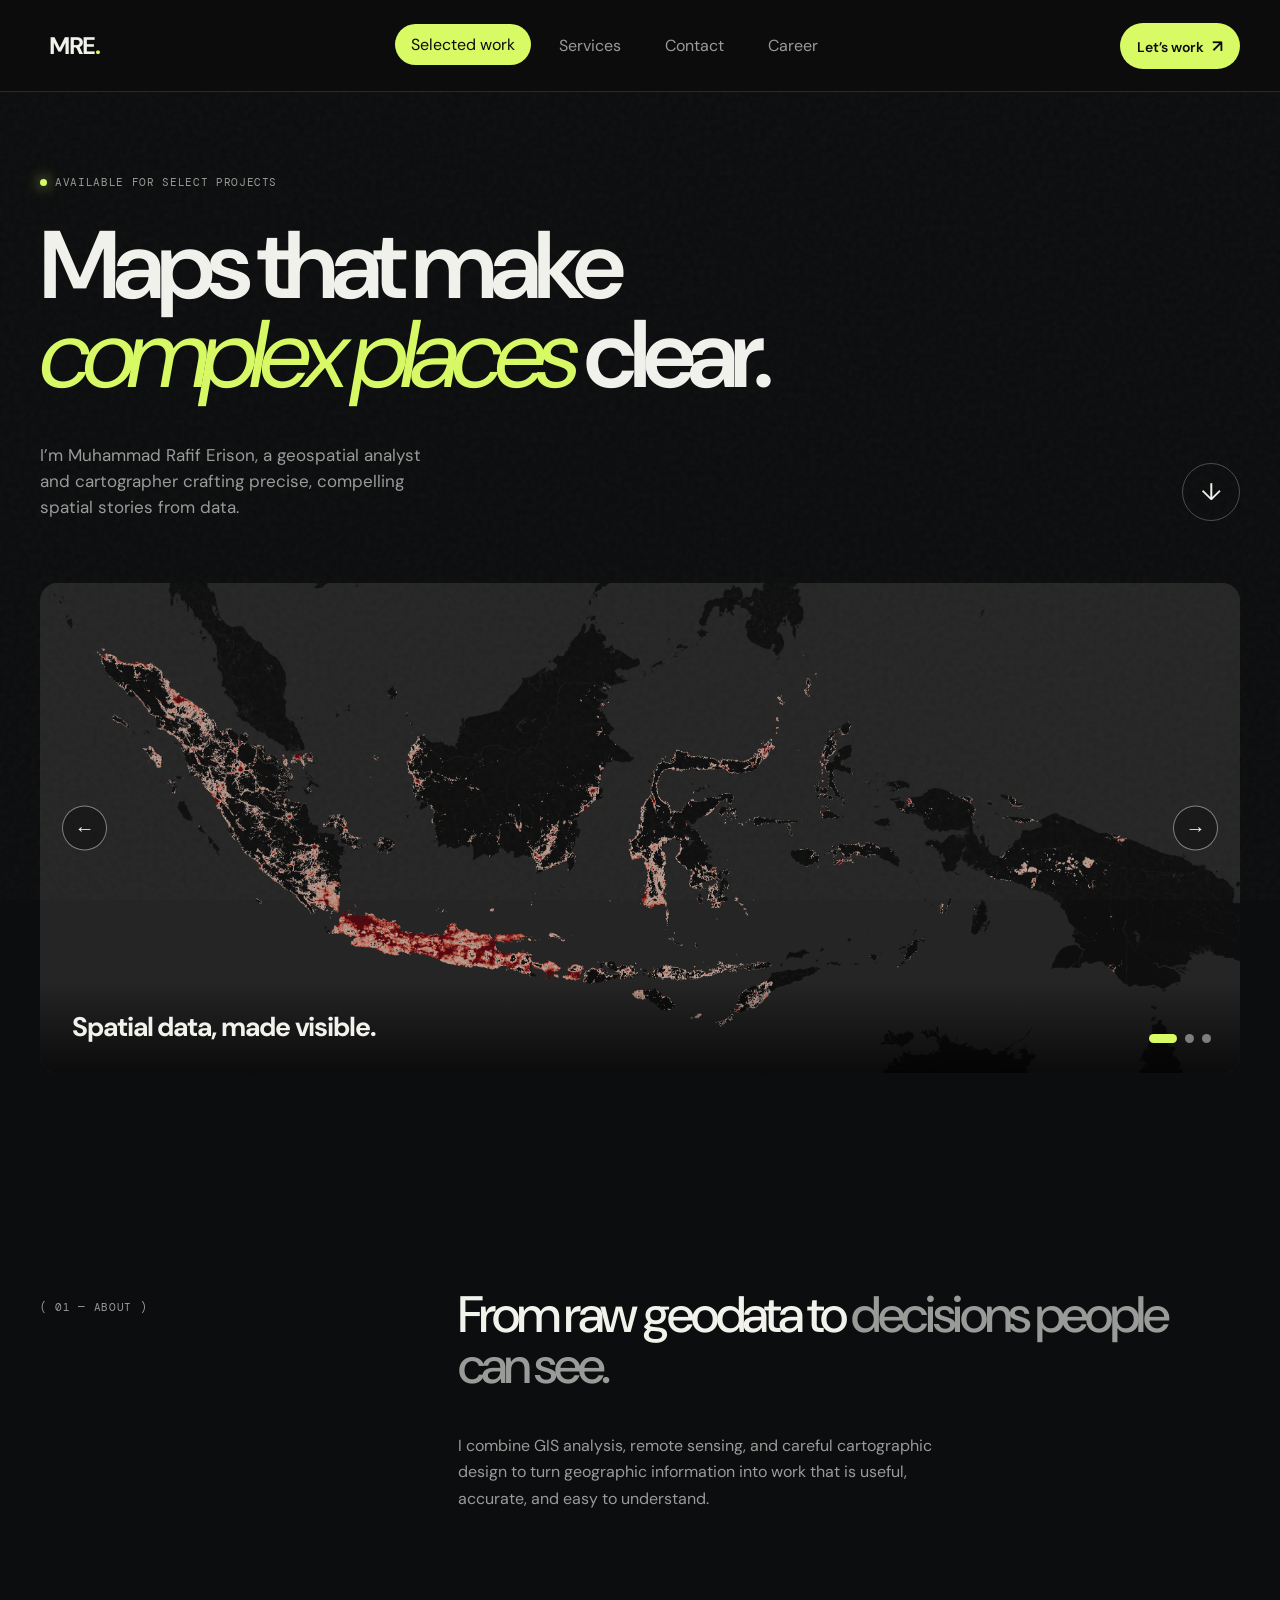
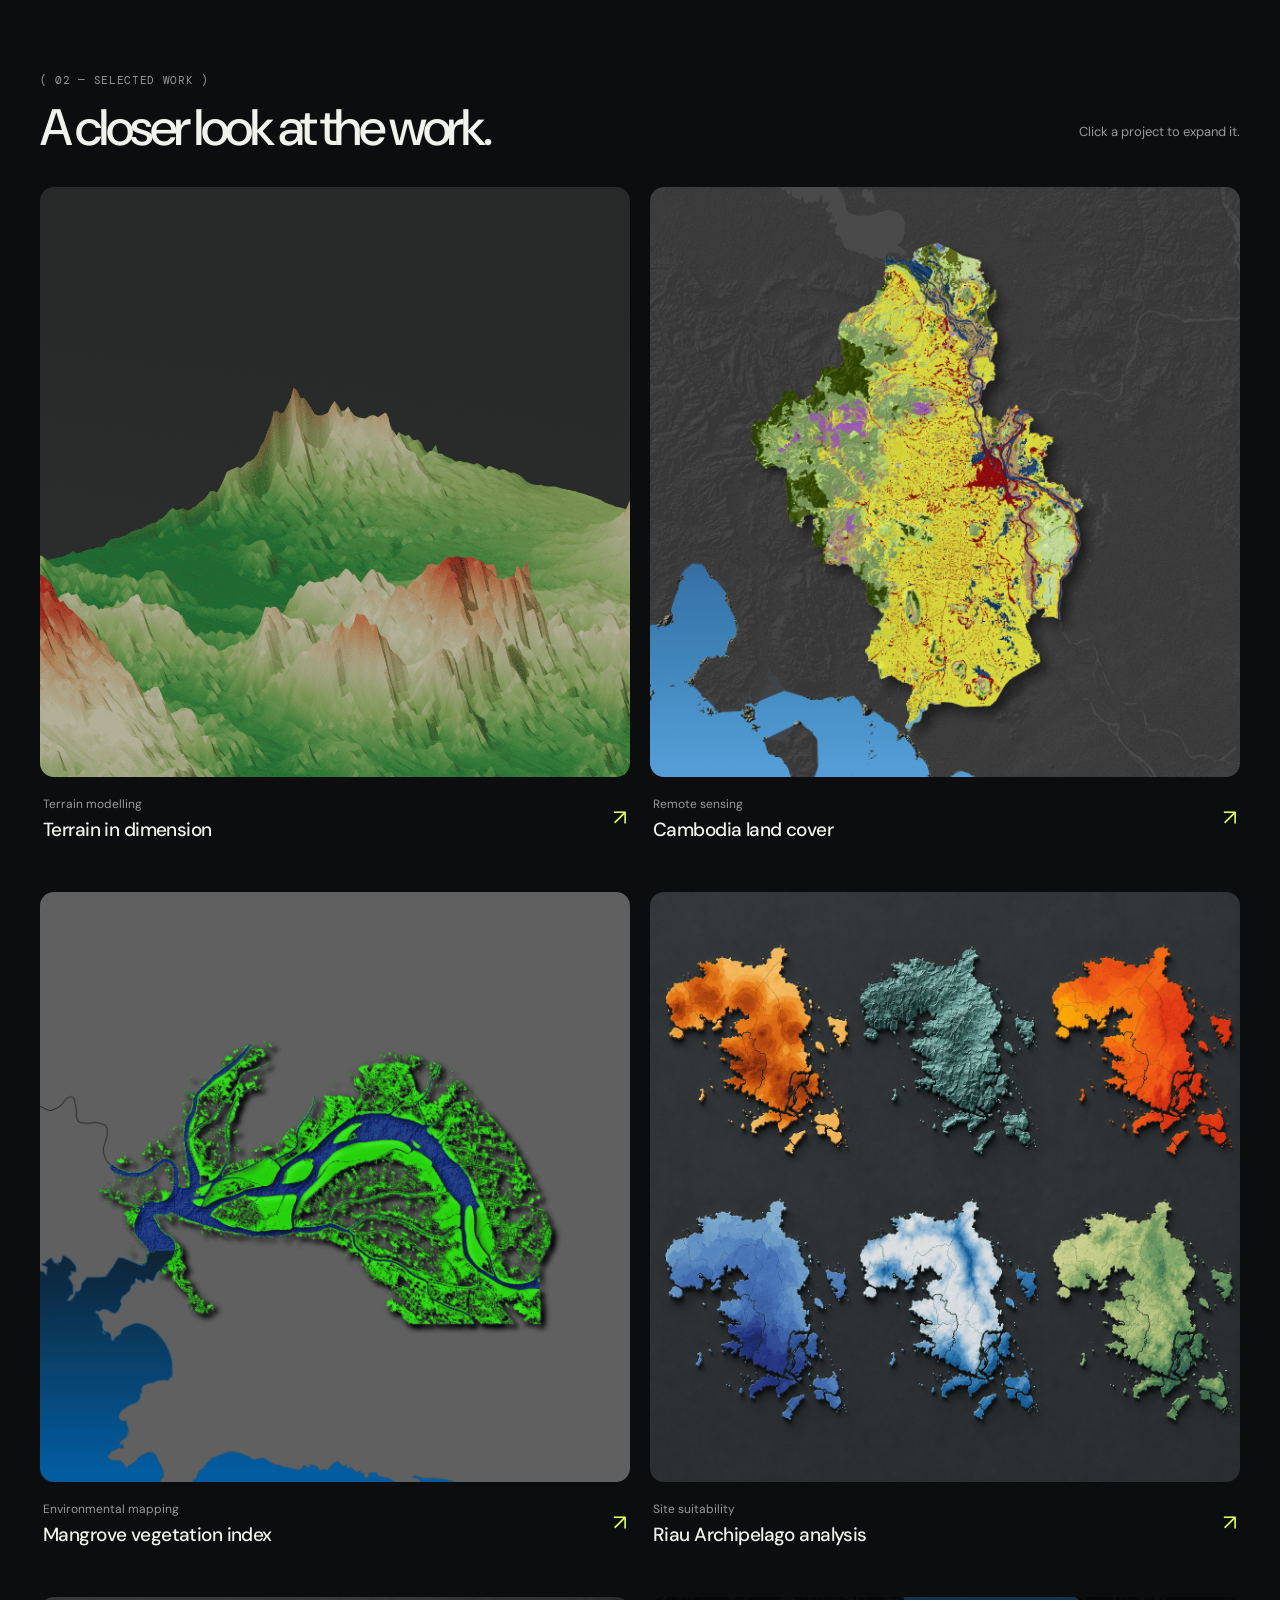
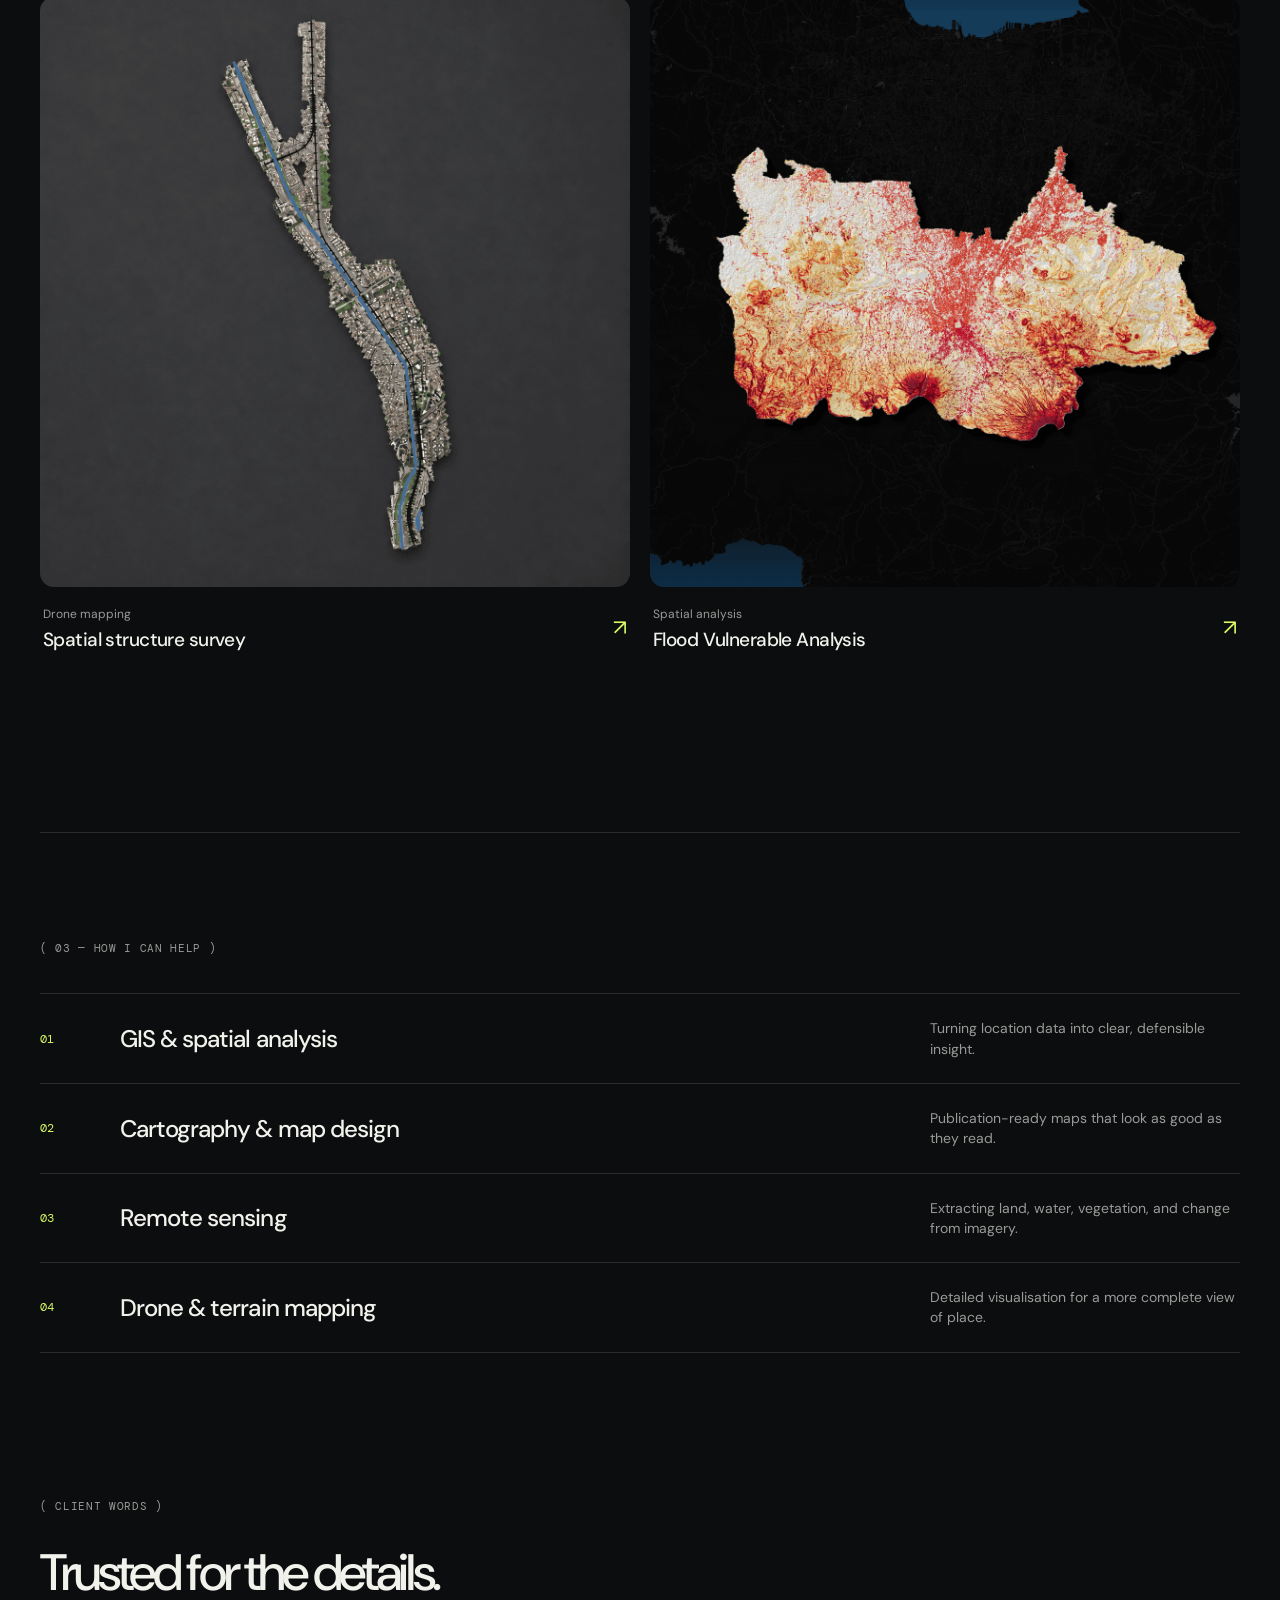
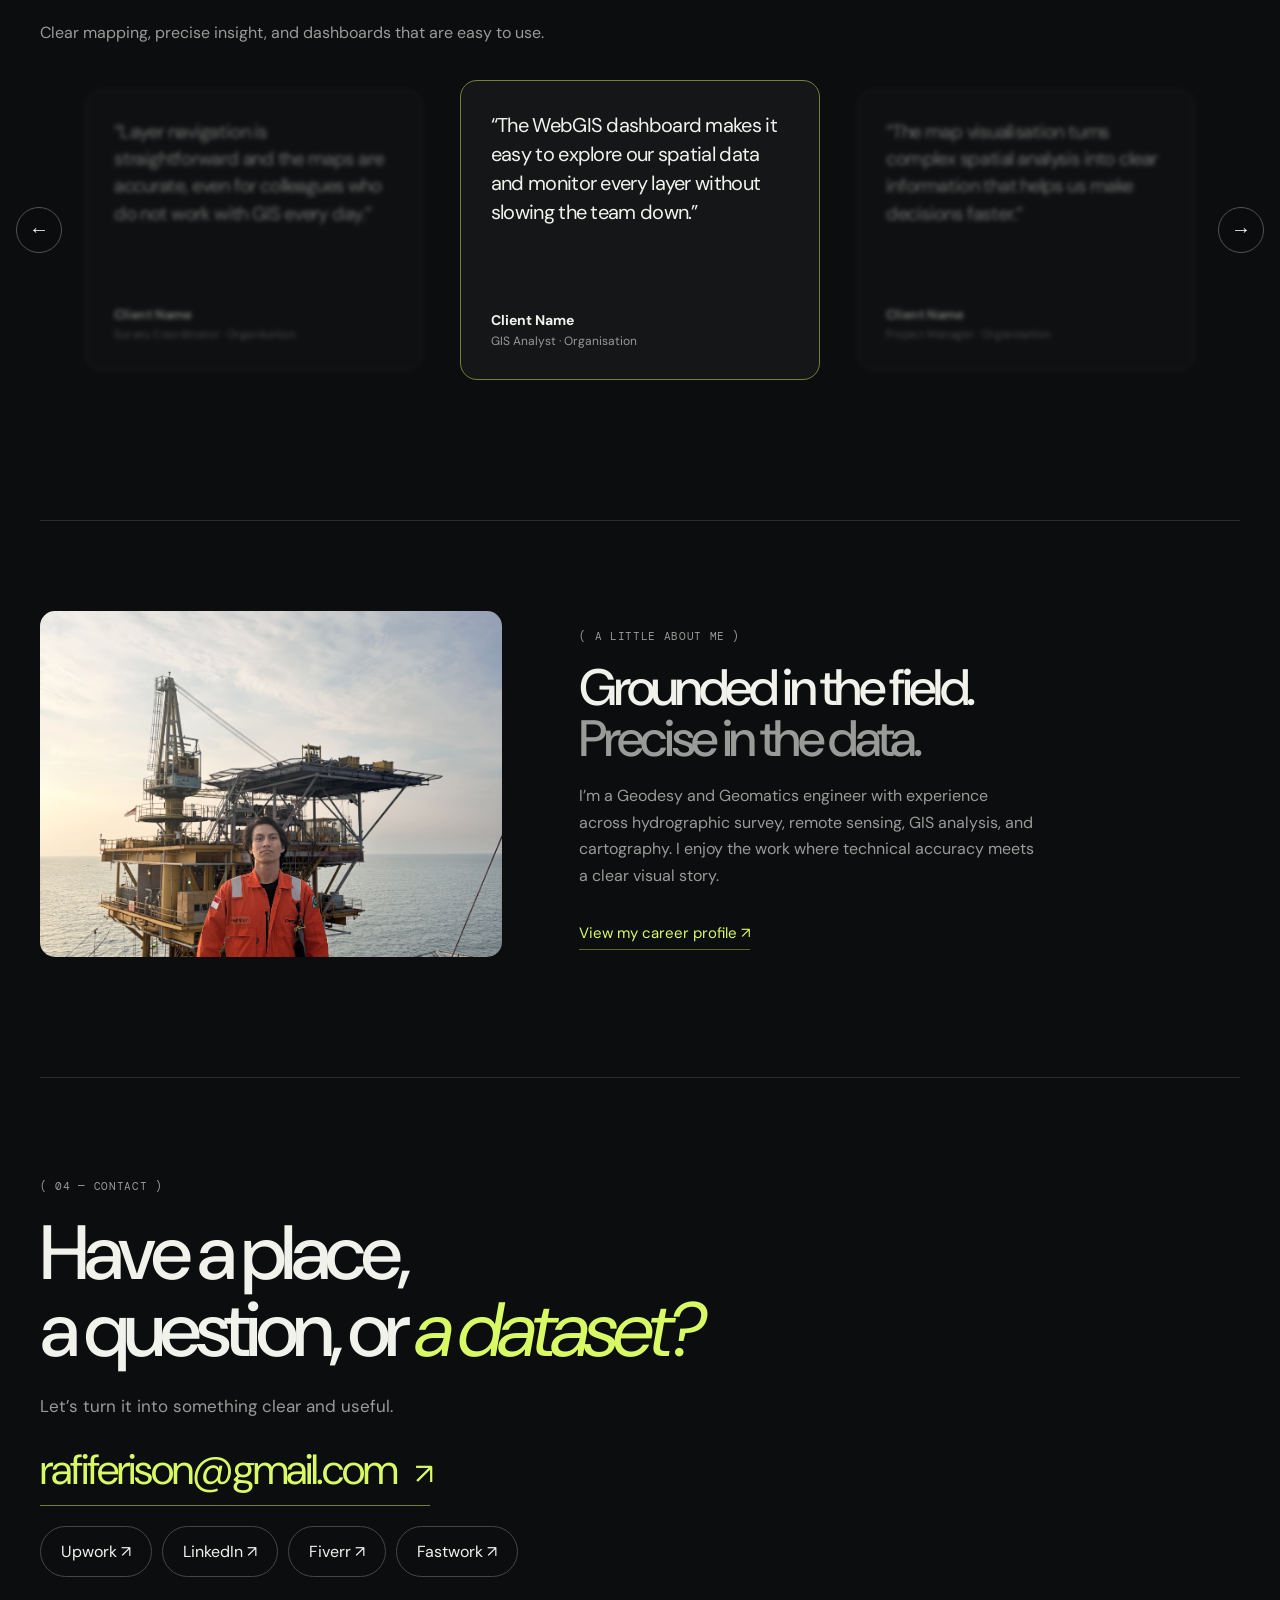
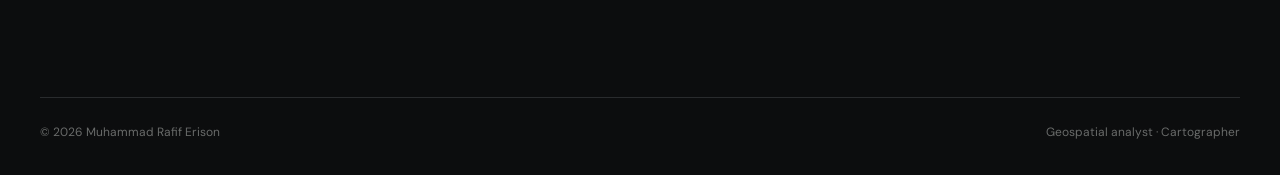
==== index.html @ d4571b5c "Personal WebGIS Portfolio Hopefully will expand and be my personal image library." ====
<!doctype html>
<html lang="en">
  <head>
    <meta charset="UTF-8" />
    <meta name="viewport" content="width=device-width, initial-scale=1.0" />
    <meta name="description" content="Portfolio of Muhammad Rafif Erison — geospatial analysis, cartography, and visual data storytelling." />
    <title>Muhammad Rafif Erison — Geospatial Portfolio</title>
    <link rel="preconnect" href="https://fonts.googleapis.com" />
    <link rel="preconnect" href="https://fonts.gstatic.com" crossorigin />
    <link href="https://fonts.googleapis.com/css2?family=DM+Sans:wght@400;500;600;700&family=DM+Mono:wght@400;500&display=swap" rel="stylesheet" />
    <link rel="stylesheet" href="style.css" />
    <link rel="stylesheet" href="revision.css?v=testimonial-slider-2" />
  </head>
  <body>
    <div class="grain"></div>
    <header class="nav">
      <div class="nav-inner shell">
      <a class="brand" href="#top" aria-label="Muhammad Rafif Erison home">MRE<span>.</span></a>
      <button class="menu-toggle" aria-label="Open navigation" aria-expanded="false"><i></i><i></i><i></i></button>
      <nav aria-label="Main navigation" id="main-navigation">
        <a href="#work">Selected work</a>
        <a href="#services">Services</a>
        <a href="#contact">Contact</a>
        <a href="career.html">Career</a>
      </nav>
      <a class="nav-cta" href="#contact">Let’s work <span>↗</span></a></div>
    </header>

    <main id="top">
      <section class="hero shell">
        <div class="eyebrow"><i></i> Available for select projects</div>
        <h1>Maps that make<br /><em>complex places</em> clear.</h1>
        <div class="hero-bottom">
          <p>I’m Muhammad Rafif Erison, a geospatial analyst and cartographer crafting precise, compelling spatial stories from data.</p>
          <a class="round-link" href="#work" aria-label="Explore selected work">↓</a>
        </div>
        <div class="hero-image hero-showcase" aria-label="Featured project highlights">
          <img src="assets/WorldPopulation2_4.png" alt="Indonesia population density map" />
          <div class="image-label"><strong>Spatial data, made visible.</strong></div>
          <button class="showcase-arrow showcase-previous" aria-label="Previous highlight">←</button><button class="showcase-arrow showcase-next" aria-label="Next highlight">→</button><div class="showcase-controls"><button class="showcase-dot active" aria-label="Show Indonesia population density"></button><button class="showcase-dot" aria-label="Show terrain visualisation"></button><button class="showcase-dot" aria-label="Show mangrove mapping"></button></div>
        </div>
      </section>

      <section class="statement shell">
        <p class="section-number">( 01 — ABOUT )</p>
        <h2>From raw geodata to <span>decisions people can see.</span></h2>
        <p class="statement-copy">I combine GIS analysis, remote sensing, and careful cartographic design to turn geographic information into work that is useful, accurate, and easy to understand.</p>
      </section>

      <section class="work shell" id="work">
        <div class="section-head">
          <div><p class="section-number">( 02 — SELECTED WORK )</p><h2>A closer look at the work.</h2></div>
          <p>Click a project to expand it.</p>
        </div>
        <div class="project-grid">
          <article class="project" data-images="assets/3d_1.png|assets/3d_4.png|assets/3d_3.png|assets/3d_2.png|assets/3d-Model-Jawa.png" data-title="Terrain in dimension" data-type="Terrain modelling" data-description="A 3D terrain visualisation built to reveal elevation, landform, and coastal context at a glance." tabindex="0" role="button">
            <figure><img src="assets/3d_2.png" alt="3D terrain model visualisation" /></figure>
            <div class="project-meta"><div><span>Terrain modelling</span><h3>Terrain in dimension</h3></div><b>↗</b></div>
          </article>
          <article class="project" data-images="assets/Cambodia_LULC_4_compressed.png|assets/2.png" data-title="Cambodia land cover" data-type="Remote sensing" data-description="Land-use and land-cover mapping that translates satellite-derived classes into a detailed national-scale visual story." tabindex="0" role="button">
            <figure><img src="assets/Cambodia_LULC_4_compressed.png" alt="Cambodia land use land cover map" /></figure>
            <div class="project-meta"><div><span>Remote sensing</span><h3>Cambodia land cover</h3></div><b>↗</b></div>
          </article>
          <article class="project" data-images="assets/MVI_2025.png|assets/MVI.png" data-title="Mangrove vegetation index" data-type="Environmental mapping" data-description="Mangrove and water-body digitisation designed to support environmental assessment and coastal context." tabindex="0" role="button">
            <figure><img src="assets/MVI_2025.png" alt="Mangrove and water body digitization map" /></figure>
            <div class="project-meta"><div><span>Environmental mapping</span><h3>Mangrove vegetation index</h3></div><b>↗</b></div>
          </article>
          <article class="project" data-images="assets/riau_thumbnail.png|assets/Natuna.jpg|assets/Cover.jpg" data-title="Riau Archipelago analysis" data-type="Site suitability" data-description="A multi-criteria spatial study that brings together distance, exposure, radiation, humidity, and infrastructure data." tabindex="0" role="button">
            <figure><img src="assets/riau_thumbnail.png" alt="Multi-criteria solar site suitability mapping study" /></figure>
            <div class="project-meta"><div><span>Site suitability</span><h3>Riau Archipelago analysis</h3></div><b>↗</b></div>
          </article>
          <article class="project" data-images="assets/Foto.jpg|assets/afhlag8mx6bcwe9nxcic.jpg" data-title="Spatial structure survey" data-type="Drone mapping" data-description="Drone-based mapping of built structures, waterways, and corridor features for an accurate high-resolution overview." tabindex="0" role="button">
            <figure><img src="assets/fotogrametri_thumnail.png" alt="Drone mapping of spatial structures" /></figure>
            <div class="project-meta"><div><span>Drone mapping</span><h3>Spatial structure survey</h3></div><b>↗</b></div>
          </article>
          <article class="project" data-images="assets/Peta Kerentanan Bogor.png|assets/Peta Kerentatan Bogor_2.png" data-title="Natuna solar potential" data-type="Spatial analysis" data-description="Radiation intensity mapping to show solar potential across Natuna’s varied terrain and coastline." tabindex="0" role="button">
            <figure><img src="assets/Peta Kerentanan Bogor.png" alt="Flood Vulnerable Analysis" /></figure>
            <div class="project-meta"><div><span>Spatial analysis</span><h3>Flood Vulnerable Analysis</h3></div><b>↗</b></div>
          </article>
        </div>
      </section>

      <section class="services shell" id="services">
        <p class="section-number">( 03 — HOW I CAN HELP )</p>
        <div class="service-list">
          <div><span>01</span><h3>GIS & spatial analysis</h3><p>Turning location data into clear, defensible insight.</p></div>
          <div><span>02</span><h3>Cartography & map design</h3><p>Publication-ready maps that look as good as they read.</p></div>
          <div><span>03</span><h3>Remote sensing</h3><p>Extracting land, water, vegetation, and change from imagery.</p></div>
          <div><span>04</span><h3>Drone & terrain mapping</h3><p>Detailed visualisation for a more complete view of place.</p></div>
        </div>
      </section>

      <section class="testimonials" aria-label="Client testimonials">
        <div class="shell testimonial-head"><p class="section-number">( CLIENT WORDS )</p><div class="testimonial-title-row"><div><h2>Trusted for the details.</h2><p>Clear mapping, precise insight, and dashboards that are easy to use.</p></div></div></div>
        <div class="testimonial-slider">
          <button class="testimonial-control testimonial-previous" type="button" aria-label="Previous testimonial">←</button>
          <div class="testimonial-track" aria-label="Client testimonials">
          <!-- ADD A REVIEW: copy one complete <article class="testimonial-card"> block below.
               The slider automatically detects every card—no JavaScript or CSS changes needed. -->
          <article class="testimonial-card">
            <p class="testimonial-quote">“The WebGIS dashboard makes it easy to explore our spatial data and monitor every layer without slowing the team down.”</p>
            <footer class="testimonial-client"><strong>Client Name</strong><span>GIS Analyst · Organisation</span></footer>
          </article>
          <article class="testimonial-card">
            <p class="testimonial-quote">“The map visualisation turns complex spatial analysis into clear information that helps us make decisions faster.”</p>
            <footer class="testimonial-client"><strong>Client Name</strong><span>Project Manager · Organisation</span></footer>
          </article>
          <article class="testimonial-card">
            <p class="testimonial-quote">“Layer navigation is straightforward and the maps are accurate, even for colleagues who do not work with GIS every day.”</p>
            <footer class="testimonial-client"><strong>Client Name</strong><span>Survey Coordinator · Organisation</span></footer>
          </article>
          <!-- Copy a card above and edit its quote, name, role, and organisation. -->
          </div>
          <button class="testimonial-control testimonial-next" type="button" aria-label="Next testimonial">→</button>
        </div>
      </section>

      <section class="profile shell" id="about">
        <div class="profile-photo"><img src="assets/myself.jpeg" alt="Muhammad Rafif Erison during hydrographic survey work" /></div>
        <div class="profile-copy"><p class="section-number">( A LITTLE ABOUT ME )</p><h2>Grounded in the field.<br /><span>Precise in the data.</span></h2><p>I’m a Geodesy and Geomatics engineer with experience across hydrographic survey, remote sensing, GIS analysis, and cartography. I enjoy the work where technical accuracy meets a clear visual story.</p><a class="text-link" href="career.html">View my career profile <span>↗</span></a></div>
      </section>

      <section class="contact shell" id="contact">
        <p class="section-number">( 04 — CONTACT )</p>
        <h2>Have a place,<br />a question, or <em>a dataset?</em></h2>
        <p>Let’s turn it into something clear and useful.</p>
        <div class="contact-links">
          <a class="contact-link" href="mailto:rafiferison@gmail.com">rafiferison@gmail.com <span>↗</span></a>
          <div class="social-links"><a href="https://www.upwork.com/freelancers/rafiferison?mp_source=share" target="_blank" rel="noreferrer">Upwork <span>↗</span></a><a href="https://www.linkedin.com/in/rafiferison/" target="_blank" rel="noreferrer">LinkedIn <span>↗</span></a><a href="https://www.fiverr.com/s/P2PG8po" target="_blank" rel="noreferrer">Fiverr <span>↗</span></a><a href="https://fastwork.id/byob/pr34i62zcf?openExternalBrowser=1&source=byob" target="_blank" rel="noreferrer">Fastwork <span>↗</span></a></div>
        </div>
      </section>
    </main>

    <footer class="shell"><span>© 2026 Muhammad Rafif Erison</span><span>Geospatial analyst · Cartographer</span></footer>
    <dialog id="lightbox"><button class="modal-close" aria-label="Close project">×</button><div class="modal-gallery"><button class="gallery-control previous" aria-label="Previous image">←</button><img src="" alt="Expanded project image" /><button class="gallery-control next" aria-label="Next image">→</button></div><div class="modal-copy"><p class="modal-type"></p><h2></h2><p class="modal-description"></p><div class="gallery-dots" aria-label="Gallery image selector"></div></div></dialog>
    <script src="script.js?v=testimonial-slider-2"></script>
  </body>
</html>
---- style.css ----
:root{--bg:#0c0d0e;--line:#292b2d;--ink:#f2f2ed;--muted:#999b98;--lime:#d8fa64}*{box-sizing:border-box}html{scroll-behavior:smooth}body{margin:0;color:var(--ink);background:var(--bg);font-family:"DM Sans","Arial Rounded MT Bold",Arial,sans-serif}.grain{position:fixed;inset:0;pointer-events:none;opacity:.045;z-index:2;background-image:url("data:image/svg+xml,%3Csvg viewBox='0 0 180 180' xmlns='http://www.w3.org/2000/svg'%3E%3Cfilter id='n'%3E%3CfeTurbulence type='fractalNoise' baseFrequency='.9' numOctaves='4' stitchTiles='stitch'/%3E%3C/filter%3E%3Crect width='100%25' height='100%25' filter='url(%23n)' opacity='.8'/%3E%3C/svg%3E")}.shell{width:min(1200px,calc(100% - 64px));margin-inline:auto}.nav{height:92px;display:flex;align-items:center;justify-content:space-between;border-bottom:1px solid var(--line);position:relative;z-index:3}.brand{color:var(--ink);font-size:24px;font-weight:700;letter-spacing:-1.5px;text-decoration:none}.brand span,.project-meta b{color:var(--lime)}nav{display:flex;gap:28px}nav a{color:var(--muted);text-decoration:none;font-size:14px;transition:.2s}nav a:hover,nav a.active{color:var(--ink)}.nav-cta{color:var(--bg);background:var(--lime);border-radius:999px;font-weight:600;padding:12px 17px;font-size:14px;text-decoration:none}.nav-cta span{font-size:17px;margin-left:5px}.eyebrow,.section-number{color:var(--muted);font-family:"DM Mono",monospace;font-size:11px;letter-spacing:.06em}.eyebrow{display:flex;align-items:center;gap:8px;text-transform:uppercase}.eyebrow i{width:7px;height:7px;background:var(--lime);border-radius:50%;box-shadow:0 0 14px var(--lime)}.hero{padding:83px 0 116px}.hero h1{font-size:clamp(48px,7.5vw,102px);letter-spacing:-.075em;line-height:.93;font-weight:600;margin:32px 0 42px;max-width:900px}.hero h1 em,.contact h2 em,.career-hero em{color:var(--lime);font-weight:400}.hero-bottom{display:flex;justify-content:space-between;align-items:end;margin-bottom:62px}.hero-bottom p{max-width:400px;color:var(--muted);font-size:17px;line-height:1.55;margin:0}.round-link{border:1px solid #4a4b4d;color:var(--ink);border-radius:50%;height:58px;width:58px;display:grid;place-items:center;text-decoration:none;font-size:24px;transition:.2s}.round-link:hover{background:var(--lime);color:var(--bg);border-color:var(--lime)}.hero-image{height:490px;overflow:hidden;border-radius:18px;position:relative;cursor:zoom-in;background:#242424}.hero-image img{width:100%;height:100%;object-fit:cover;opacity:.8;transition:transform .7s}.hero-image:hover img{transform:scale(1.03)}.image-label{position:absolute;bottom:0;left:0;right:0;padding:23px 27px;display:flex;gap:24px;background:linear-gradient(transparent,rgba(0,0,0,.7));align-items:center;font-size:14px}.image-label span{font-family:"DM Mono";color:var(--lime)}.statement{padding:100px 0 150px;display:grid;grid-template-columns:1fr 2.05fr;gap:36px}.statement h2,.section-head h2,.contact h2{font-size:clamp(34px,4vw,57px);letter-spacing:-.065em;line-height:1;font-weight:500;margin:0}.statement h2 span,.profile-copy h2 span{color:var(--muted)}.statement-copy{grid-column:2;max-width:520px;color:var(--muted);line-height:1.65;font-size:16px;margin:6px 0 0}.profile{padding:0 0 150px;display:grid;grid-template-columns:1fr 1fr;gap:8vw;align-items:center}.profile-photo{height:570px;border-radius:15px;overflow:hidden;background:#242424}.profile-photo img{width:100%;height:100%;object-fit:cover}.profile-copy h2{font-size:clamp(34px,4vw,57px);letter-spacing:-.065em;line-height:1;font-weight:500;margin:19px 0}.profile-copy>p:not(.section-number){max-width:460px;color:var(--muted);font-size:16px;line-height:1.65}.text-link{display:inline-block;margin-top:18px;color:var(--lime);font-size:15px;text-decoration:none;border-bottom:1px solid #5a6830;padding-bottom:6px}.work{padding-bottom:150px}.section-head{display:flex;justify-content:space-between;align-items:end;padding-bottom:34px}.section-head h2{margin-top:15px}.section-head>p{color:var(--muted);font-size:13px}.project-grid{display:grid;grid-template-columns:repeat(2,1fr);gap:20px}.project{cursor:zoom-in}.project figure{aspect-ratio:1/1;margin:0;overflow:hidden;border-radius:14px;background:#202123}.project img{display:block;width:100%;height:100%;object-fit:cover;transition:.6s}.project:hover img{transform:scale(1.045);opacity:.85}.project-meta{padding:15px 3px 30px;display:flex;justify-content:space-between;align-items:center}.project-meta span{color:var(--muted);font-size:12px}.project-meta h3{margin:4px 0 0;font-weight:500;letter-spacing:-.03em;font-size:19px}.project-meta b{font-size:22px;font-weight:400}.services{padding:97px 0 135px;border-top:1px solid var(--line)}.service-list{margin-top:38px;border-top:1px solid var(--line)}.service-list>div{display:grid;grid-template-columns:80px 1fr 310px;align-items:center;padding:24px 0;border-bottom:1px solid var(--line)}.service-list span{color:var(--lime);font-family:"DM Mono";font-size:12px}.service-list h3{margin:0;font-size:24px;letter-spacing:-.04em;font-weight:500}.service-list p{margin:0;color:var(--muted);font-size:14px;line-height:1.45}.contact{padding:90px 0 120px;border-top:1px solid var(--line)}.contact h2{margin:22px 0 26px;font-size:clamp(47px,6vw,82px)}.contact>p:not(.section-number){color:var(--muted);font-size:17px}.contact-links{margin-top:25px}.contact-link{color:var(--lime);font-size:clamp(25px,3.3vw,48px);letter-spacing:-.05em;text-decoration:none;border-bottom:1px solid #6f7e39;padding-bottom:8px;display:inline-block}.contact-link span{font-size:.7em;margin-left:12px}.social-links{display:flex;gap:10px;margin-top:20px}.social-links a{border:1px solid #444749;border-radius:999px;padding:10px 14px;color:var(--ink);font-size:13px;text-decoration:none}.social-links a:hover{border-color:var(--lime);color:var(--lime)}footer{border-top:1px solid var(--line);padding:26px 0 35px;display:flex;justify-content:space-between;color:#696b6a;font-size:12px}dialog{padding:0;border:0;width:min(980px,90vw);max-height:92vh;background:#151618;border-radius:16px;overflow:hidden;color:var(--ink)}dialog::backdrop{background:rgba(0,0,0,.86);backdrop-filter:blur(6px)}.modal-close{position:absolute;right:15px;top:15px;width:38px;height:38px;border:0;border-radius:50%;background:var(--lime);font-size:26px;cursor:pointer;z-index:3}.modal-gallery{height:min(58vh,610px);position:relative;background:#0a0a0a}.modal-gallery img{width:100%;height:100%;object-fit:contain}.gallery-control{position:absolute;top:50%;transform:translateY(-50%);z-index:2;width:44px;height:44px;border:0;border-radius:50%;background:var(--lime);font-size:20px;cursor:pointer}.previous{left:18px}.next{right:18px}.modal-copy{padding:25px 30px 28px}.modal-copy h2{margin:6px 0 10px;font-size:32px;letter-spacing:-.05em}.modal-type{margin:0;color:var(--lime);font-size:12px;font-family:"DM Mono"}.modal-description{max-width:650px;color:var(--muted);line-height:1.55;margin:0}.gallery-dots{display:flex;gap:6px;margin-top:20px}.gallery-dots button{width:8px;height:8px;border:0;border-radius:50%;background:#575a5c;padding:0;cursor:pointer}.gallery-dots button.active{background:var(--lime);transform:scale(1.25)}.career-page{padding-top:82px}.career-hero{padding:0 0 125px;border-bottom:1px solid var(--line)}.career-hero h1{font-size:clamp(51px,7vw,91px);letter-spacing:-.075em;line-height:.92;font-weight:600;margin:30px 0}.career-hero>p:last-child{max-width:420px;color:var(--muted);line-height:1.6;font-size:17px}.timeline-section{padding:95px 0 0}.timeline-card{display:grid;grid-template-columns:210px 1fr;gap:20px;padding:35px 0;border-bottom:1px solid var(--line)}.timeline-date{font-family:"DM Mono";font-size:12px;color:var(--lime);padding-top:6px}.timeline-card h2{margin:0;font-size:26px;letter-spacing:-.045em;font-weight:500}.timeline-card h3{margin:7px 0 15px;color:#c4c6c3;font-size:15px;font-weight:400}.timeline-card p{margin:0;max-width:640px;color:var(--muted);line-height:1.6;font-size:15px}.editable-note{color:#686a68}.career-cta{padding:130px 0}.career-cta a{font-size:clamp(32px,5vw,64px);letter-spacing:-.065em;color:var(--lime);text-decoration:none}.career-cta a span{font-size:.72em}@media(max-width:700px){.shell{width:min(100% - 36px,1200px)}.nav{height:70px}.nav nav{display:none}.nav-cta{font-size:12px;padding:10px 13px}.hero{padding:65px 0 75px}.hero-bottom{align-items:start;margin-bottom:40px}.hero-bottom p{font-size:15px;max-width:285px}.round-link{width:45px;height:45px;font-size:20px}.hero-image{height:300px;border-radius:12px}.statement{padding:70px 0 90px;display:block}.statement h2{margin:22px 0}.statement-copy{font-size:15px}.profile{padding-bottom:85px;display:block}.profile-photo{height:420px;margin-bottom:34px}.section-head{display:block;padding-bottom:25px}.section-head>p{display:none}.project-grid{grid-template-columns:1fr 1fr;gap:12px}.project-meta{padding:11px 0 18px}.project-meta h3{font-size:15px}.project-meta span{font-size:10px}.project-meta b{font-size:17px}.service-list>div{grid-template-columns:42px 1fr;padding:20px 0}.service-list p{grid-column:2;margin-top:7px}.service-list h3{font-size:20px}.services{padding:75px 0}.contact{padding:72px 0}.contact h2{font-size:45px}footer{display:block;line-height:2}.modal-gallery{height:42vh}.modal-copy{padding:20px}.modal-copy h2{font-size:26px}.previous{left:8px}.next{right:8px}.timeline-card{display:block;padding:26px 0}.timeline-date{margin-bottom:17px}.timeline-card h2{font-size:22px}.career-page{padding-top:60px}.career-hero{padding-bottom:80px}.career-cta{padding:80px 0}.social-links{flex-wrap:wrap}}
---- revision.css ----
/* Keeps the personal introduction modest and secondary to the portfolio work. */
.profile { padding: 90px 0 120px; grid-template-columns: minmax(280px, 0.7fr) 1fr; gap: clamp(36px, 6vw, 90px); border-top: 1px solid var(--line); }
.profile-photo { height: auto; aspect-ratio: 4 / 3; align-self: center; }
.profile-copy { max-width: 540px; }

/* Keep section navigation convenient on long portfolio pages. */
.nav { position: sticky; top: 0; background: rgba(12, 13, 14, 0.9); backdrop-filter: blur(14px); }

@media (max-width: 700px) {
  .profile { padding: 72px 0; }
  .profile-photo { height: auto; aspect-ratio: 4 / 3; }
}

/* Full-bleed mobile menu: no inset around the menu or selected section. */
@media (max-width: 700px) {
  .nav nav {
    width: 100vw !important;
    left: 50% !important;
    right: auto !important;
    transform: translateX(-50%);
    padding: 0 !important;
    gap: 0 !important;
  }
  .nav nav a {
    width: 100% !important;
    min-height: 64px;
    padding: 20px !important;
    border-radius: 0 !important;
    display: grid;
    place-items: center;
  }
}

/* Interaction feedback and transparent hamburger control. */
.menu-toggle { background: transparent !important; box-shadow: none !important; -webkit-appearance: none; appearance: none; }
.hero-showcase { cursor: default; }
.hero-showcase, .hero-showcase * { user-select: none; -webkit-user-select: none; }
.hero-showcase img { -webkit-user-drag: none; user-drag: none; transition: transform .55s ease, opacity .32s ease; }
.hero-showcase:hover img { transform: scale(1.045); }
.hero-showcase .showcase-arrow, .hero-showcase .showcase-dot { cursor: pointer; }
.hero-showcase img.is-sliding { animation: hero-slide .32s ease both; }
@keyframes hero-slide { from { opacity: .25; transform: translateX(22px); } to { opacity: .8; transform: translateX(0); } }
.testimonial-track.is-sliding { animation: testimonial-nudge .38s cubic-bezier(.2,.75,.25,1) !important; }
@keyframes testimonial-nudge { from { transform: translateX(28px); } to { transform: translateX(0); } }

/* Final static sliders and no logo badge. */
.brand { background: transparent !important; box-shadow: none !important; border-radius: 0 !important; }
.testimonial-title-row { display: flex; align-items: end; justify-content: space-between; gap: 24px; }
.testimonial-controls { display: flex; gap: 9px; }
.testimonial-controls button { width: 43px; height: 43px; border: 1px solid #525452; border-radius: 50%; background: transparent; color: var(--ink); font-size: 19px; cursor: pointer; transition: .2s; }
.testimonial-controls button:hover { color: #0c0d0e; background: var(--lime); border-color: var(--lime); }
.testimonial-track { animation: none !important; width: 140%; max-width: none; margin-left: -20%; justify-content: center; overflow: hidden; }
.testimonial-card { flex: 0 0 min(460px, 35vw); }
.showcase-arrow { display: grid; place-items: center; }

@media (max-width: 700px) {
  .testimonial-title-row { align-items: start; }
  .testimonial-controls button { width: 38px; height: 38px; }
  .testimonial-track { width: 100%; margin-left: 0; padding-inline: 11vw; overflow-x: auto; }
  .testimonial-card { flex-basis: 78vw; }
  .nav nav { left: 0; right: 0; padding: 0 0 16px; }
  .nav nav a { width: 100%; border-radius: 0; }
}

/* Manual sliders and clean mobile navigation controls. */
.brand, .menu-toggle { background: transparent; box-shadow: none; }
.showcase-arrow { position: absolute; top: 50%; z-index: 3; width: 45px; height: 45px; border: 1px solid rgba(255,255,255,.45); border-radius: 50%; background: rgba(12,13,14,.5); color: var(--ink); font-size: 20px; cursor: pointer; transform: translateY(-50%); transition: .2s; }
.showcase-arrow:hover { background: var(--lime); color: #0c0d0e; border-color: var(--lime); }
.showcase-previous { left: 22px; }.showcase-next { right: 22px; }
.testimonial-track { width: 100%; max-width: 1200px; margin-inline: auto; padding-inline: 24px; justify-content: center; animation: none; }
.testimonial-card { cursor: pointer; }
.testimonial-card:hover { opacity: .72; }
.testimonial-card.selected:hover { opacity: 1; }

@media (max-width: 700px) {
  .brand, .menu-toggle { background: transparent; box-shadow: none; }
  .menu-toggle { width: 32px; padding: 5px 0; }
  .menu-toggle i { width: 23px; }
  .nav .nav-cta { border-radius: 50%; padding: 0; width: 44px; height: 44px; display: flex; align-items: center; justify-content: center; }
  .nav .nav-cta span { display: block; margin: 0; line-height: 1; transform: translateY(-1px); }
  .showcase-arrow { width: 38px; height: 38px; top: auto; bottom: 18px; transform: none; }
  .showcase-previous { left: 18px; }.showcase-next { right: auto; left: 64px; }
  .testimonial-track { justify-content: flex-start; overflow-x: auto; scroll-snap-type: x mandatory; padding-inline: 9vw; }
  .testimonial-card { flex: 0 0 78vw; scroll-snap-align: center; }
}

/* Full-width, glassy navigation */
.nav { width: 100%; background: rgba(12,13,14,.84); border-bottom: 1px solid rgba(255,255,255,.12); backdrop-filter: blur(18px); }
.nav-inner { height: 92px; display: flex; align-items: center; justify-content: space-between; }
.brand { background: #050505; box-shadow: 0 10px 30px rgba(0,0,0,.3); border-radius: 9px; padding: 7px 9px; }
.nav nav { align-items: center; gap: 12px; }
.nav nav a { font-size: 16px; padding: 10px 16px; border-radius: 999px; transition: background .25s, color .25s, transform .25s; }
.nav nav a:hover, .nav nav a.active { color: #0c0d0e; background: var(--lime); transform: translateY(-1px); }
.menu-toggle { display: none; }

/* Hero showcase */
.hero-image { cursor: pointer; }
.image-label { padding: 29px 32px; }
.image-label strong { font-size: clamp(19px, 2.1vw, 29px); letter-spacing: -.04em; }
.showcase-controls { position: absolute; right: 29px; bottom: 30px; z-index: 2; display: flex; gap: 8px; }
.showcase-dot { width: 9px; height: 9px; border: 0; border-radius: 99px; background: rgba(255,255,255,.45); padding: 0; cursor: pointer; transition: .25s; }
.showcase-dot.active { width: 28px; background: var(--lime); }

/* Social links and rolling testimonials */
.social-links a { font-size: 16px; padding: 14px 20px; }
.testimonials { overflow: hidden; padding: 0 0 140px; }
.testimonial-head { margin-bottom: 34px; }
.testimonial-head h2 { margin: 15px 0 0; font-size: clamp(34px,4vw,57px); letter-spacing: -.065em; font-weight: 500; }
/* Keep the active testimonial exactly in the middle. */
.testimonial-track {
  display: grid !important;
  grid-template-columns: repeat(3, minmax(0, 1fr));
  align-items: center;
  width: 100% !important;
  max-width: none;
  margin: 0 !important;
  overflow: hidden;
}

.testimonial-card {
  min-width: 0;
  width: auto;
  grid-row: 1;
}

.testimonial-previous-card {
  grid-column: 1;
}

.testimonial-card.selected {
  grid-column: 2;
}

.testimonial-next-card {
  grid-column: 3;
}

@media (max-width: 700px) {
  .testimonial-track {
    display: block !important;
  }

  .testimonial-previous-card,
  .testimonial-next-card {
    display: none;
  }

  .testimonial-card.selected {
    width: 100%;
  }
}
.testimonial-track:hover { animation-play-state: paused; }
.testimonial-card { width: min(600px, 78vw); min-height: 265px; padding: 32px; border: 1px solid var(--line); border-radius: 17px; background: #151618; display: flex; flex-direction: column; justify-content: space-between; filter: blur(2.4px); opacity: .48; transform: scale(.94); transition: .3s; }
.testimonial-card.selected { filter: none; opacity: 1; transform: scale(1); border-color: #454b35; }
.testimonial-card p { margin: 0; font-size: 20px; line-height: 1.42; letter-spacing: -.035em; }
.testimonial-card div { display: flex; flex-direction: column; gap: 4px; }
.testimonial-card strong { font-size: 14px; }
.testimonial-card span { color: var(--muted); font-size: 12px; }
@keyframes testimonial-roll { from { transform: translateX(-33vw); } to { transform: translateX(-116vw); } }

/* Standard horizontal review carousel. New cards are picked up automatically by script.js. */
.testimonial-track {
  display: flex !important;
  gap: clamp(12px, 1.5vw, 24px);
  padding: 0 max(18px, calc((100% - 600px) / 2)) 18px !important;
  overflow-x: auto;
  scroll-snap-type: x mandatory;
  scroll-behavior: smooth;
  scrollbar-width: none;
}
.testimonial-track::-webkit-scrollbar { display: none; }
.testimonial-card {
  flex: 0 0 min(600px, 78vw);
  width: min(600px, 78vw);
  cursor: default;
  scroll-snap-align: center;
}
.testimonial-card.selected { filter: none; opacity: 1; transform: scale(1); }
.testimonial-controls button:disabled { cursor: not-allowed; opacity: .35; }

@media (max-width: 700px) {
  .testimonial-track { padding-inline: 9vw !important; }
}

/* WebGIS testimonial carousel */
.testimonial-head p:not(.section-number) { max-width: 520px; margin: 15px 0 0; color: var(--muted); line-height: 1.55; }
.testimonial-slider { position: relative; }
.testimonial-track { padding-inline: max(18px, calc((100% - 600px) / 2)) !important; scroll-padding-inline: max(18px, calc((100% - 600px) / 2)); }
.testimonial-card { min-height: 300px; padding: 30px; border-color: #303437; background: #151618; filter: none; opacity: .6; transform: scale(.97); transition: opacity .25s, transform .25s, border-color .25s; }
.testimonial-card.selected { border-color: #71823e; opacity: 1; transform: scale(1); }
.testimonial-rating { margin: 0 0 20px !important; color: var(--lime); font-size: 15px !important; letter-spacing: .2em; }
.testimonial-quote { font-size: 20px !important; line-height: 1.45 !important; }
.testimonial-client { display: flex !important; flex-direction: row !important; align-items: center; gap: 12px !important; }
.testimonial-avatar { display: grid; width: 44px; height: 44px; flex: 0 0 44px; place-items: center; border-radius: 50%; background: var(--lime); color: var(--bg); font: 600 13px "DM Mono", monospace; }
.testimonial-client strong { display: block; margin-bottom: 3px; }
.testimonial-control { position: absolute; z-index: 2; top: 50%; display: grid; width: 46px; height: 46px; place-items: center; border: 1px solid #525452; border-radius: 50%; background: rgba(12,13,14,.94); color: var(--ink); font-size: 20px; cursor: pointer; transform: translateY(-50%); transition: .2s; }
.testimonial-control:hover:not(:disabled) { border-color: var(--lime); background: var(--lime); color: var(--bg); }
.testimonial-previous { left: max(12px, calc((100% - 740px) / 2)); }
.testimonial-next { right: max(12px, calc((100% - 740px) / 2)); }

@media (max-width: 700px) {
  .testimonial-head p:not(.section-number) { font-size: 14px; }
  .testimonial-card { min-height: 290px; opacity: 1; transform: none; }
  .testimonial-card.selected { transform: none; }
  .testimonial-control { width: 40px; height: 40px; }
  .testimonial-previous { left: 4px; }
  .testimonial-next { right: 4px; }
}

/* Infinite three-card layout: previous / active / next. */
.testimonial-track {
  display: grid !important;
  grid-template-columns: repeat(3, minmax(0, 1fr));
  align-items: center;
  gap: clamp(14px, 2vw, 30px);
  width: 100% !important;
  max-width: none;
  margin: 0 !important;
  padding: 0 74px !important;
  overflow: hidden;
  scroll-snap-type: none;
}
.testimonial-card { grid-row: 1; width: auto; min-width: 0; opacity: .42; filter: blur(2.5px); transform: scale(.94); }
.testimonial-card[hidden] { display: none !important; }
.testimonial-previous-card { grid-column: 1; }
.testimonial-card.selected { grid-column: 2; filter: none; opacity: 1; transform: scale(1); }
.testimonial-next-card { grid-column: 3; }
.testimonial-client { display: block !important; margin: 0; padding: 0; border: 0; color: inherit; font-size: inherit; }
.testimonial-client strong { font-size: 14px; }
.testimonial-client span { display: block; margin-top: 4px; }
.testimonial-rating, .testimonial-avatar { display: none !important; }
.testimonial-control { top: 50%; }
.testimonial-previous { left: 16px; }
.testimonial-next { right: 16px; }

@media (max-width: 700px) {
  .testimonial-track { display: block !important; padding-inline: 60px !important; overflow: hidden; }
  .testimonial-card { width: 100%; min-width: 0; filter: none; opacity: 1; transform: none; }
  .testimonial-previous-card, .testimonial-next-card { display: none !important; }
  .testimonial-card.selected { width: 100%; transform: none; }
  .testimonial-previous { left: 10px; }
  .testimonial-next { right: 10px; }
}

@media (max-width: 700px) {
  .nav-inner { height: 74px; position: relative; }
  .brand { order: 2; margin-right: auto; margin-left: 11px; }
  .menu-toggle { order: 1; display: flex; width: 38px; height: 38px; padding: 9px; flex-direction: column; justify-content: center; gap: 5px; border: 0; border-radius: 9px; color: var(--ink); background: #050505; cursor: pointer; }
  .menu-toggle i { height: 2px; width: 20px; background: currentColor; border-radius: 2px; transition: .2s; }
  .menu-toggle.is-open i:nth-child(1) { transform: translateY(7px) rotate(45deg); }
  .menu-toggle.is-open i:nth-child(2) { opacity: 0; }
  .menu-toggle.is-open i:nth-child(3) { transform: translateY(-7px) rotate(-45deg); }
  .nav .nav-cta { order: 3; font-size: 0; padding: 12px; width: 42px; height: 42px; display: grid; place-items: center; }
  .nav .nav-cta span { margin: 0; font-size: 20px; }
  .nav nav { display: none; position: absolute; top: 74px; left: 0; right: 0; padding: 12px 18px 20px; background: rgba(12,13,14,.97); border-bottom: 1px solid var(--line); flex-direction: column; align-items: stretch; }
  .nav nav.is-open { display: flex; }
  .nav nav a { font-size: 17px; text-align: center; }
  .profile-photo { width: min(84vw, 360px); aspect-ratio: 1 / 1; margin-inline: auto; }
  .showcase-controls { right: 19px; bottom: 18px; }
  .image-label { padding: 20px; }
  .image-label strong { font-size: 19px; }
  .testimonials { padding-bottom: 82px; }
  .testimonial-card { min-height: 230px; padding: 25px; }
  .testimonial-card p { font-size: 18px; }
}
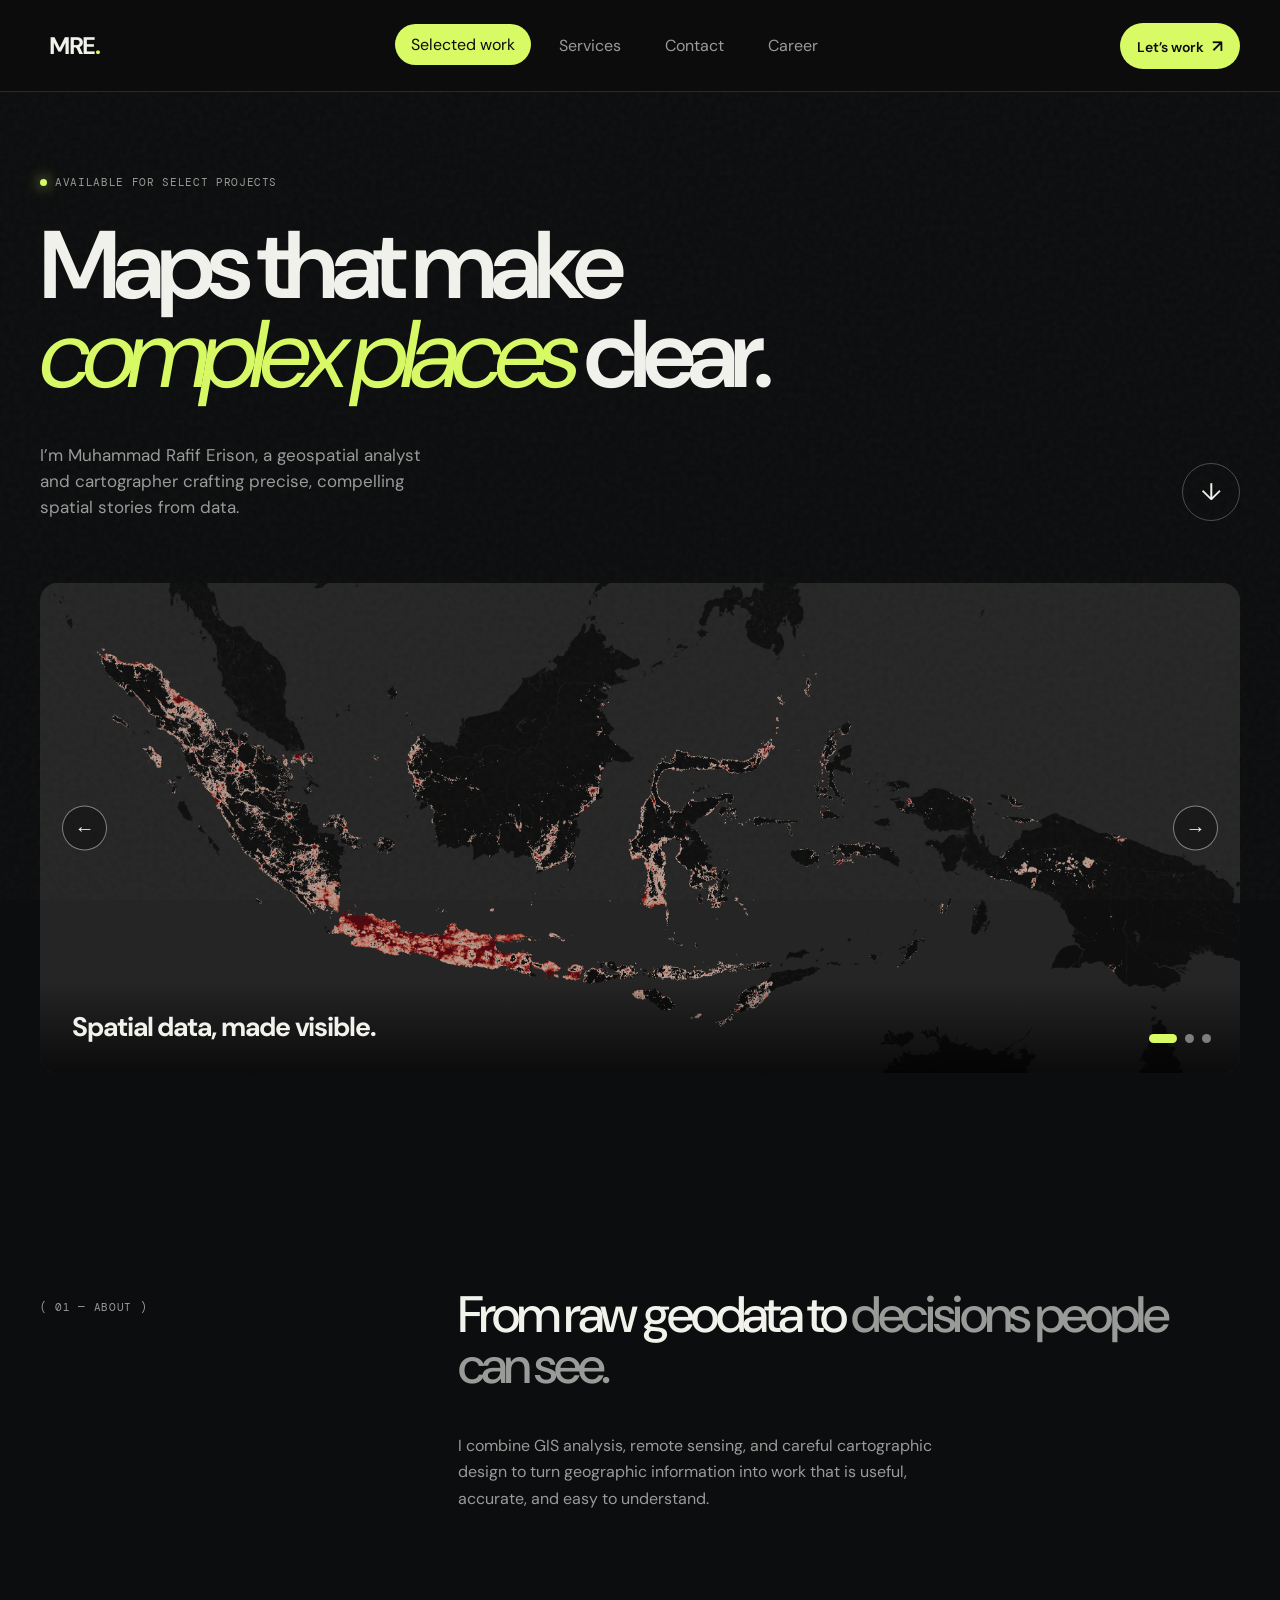
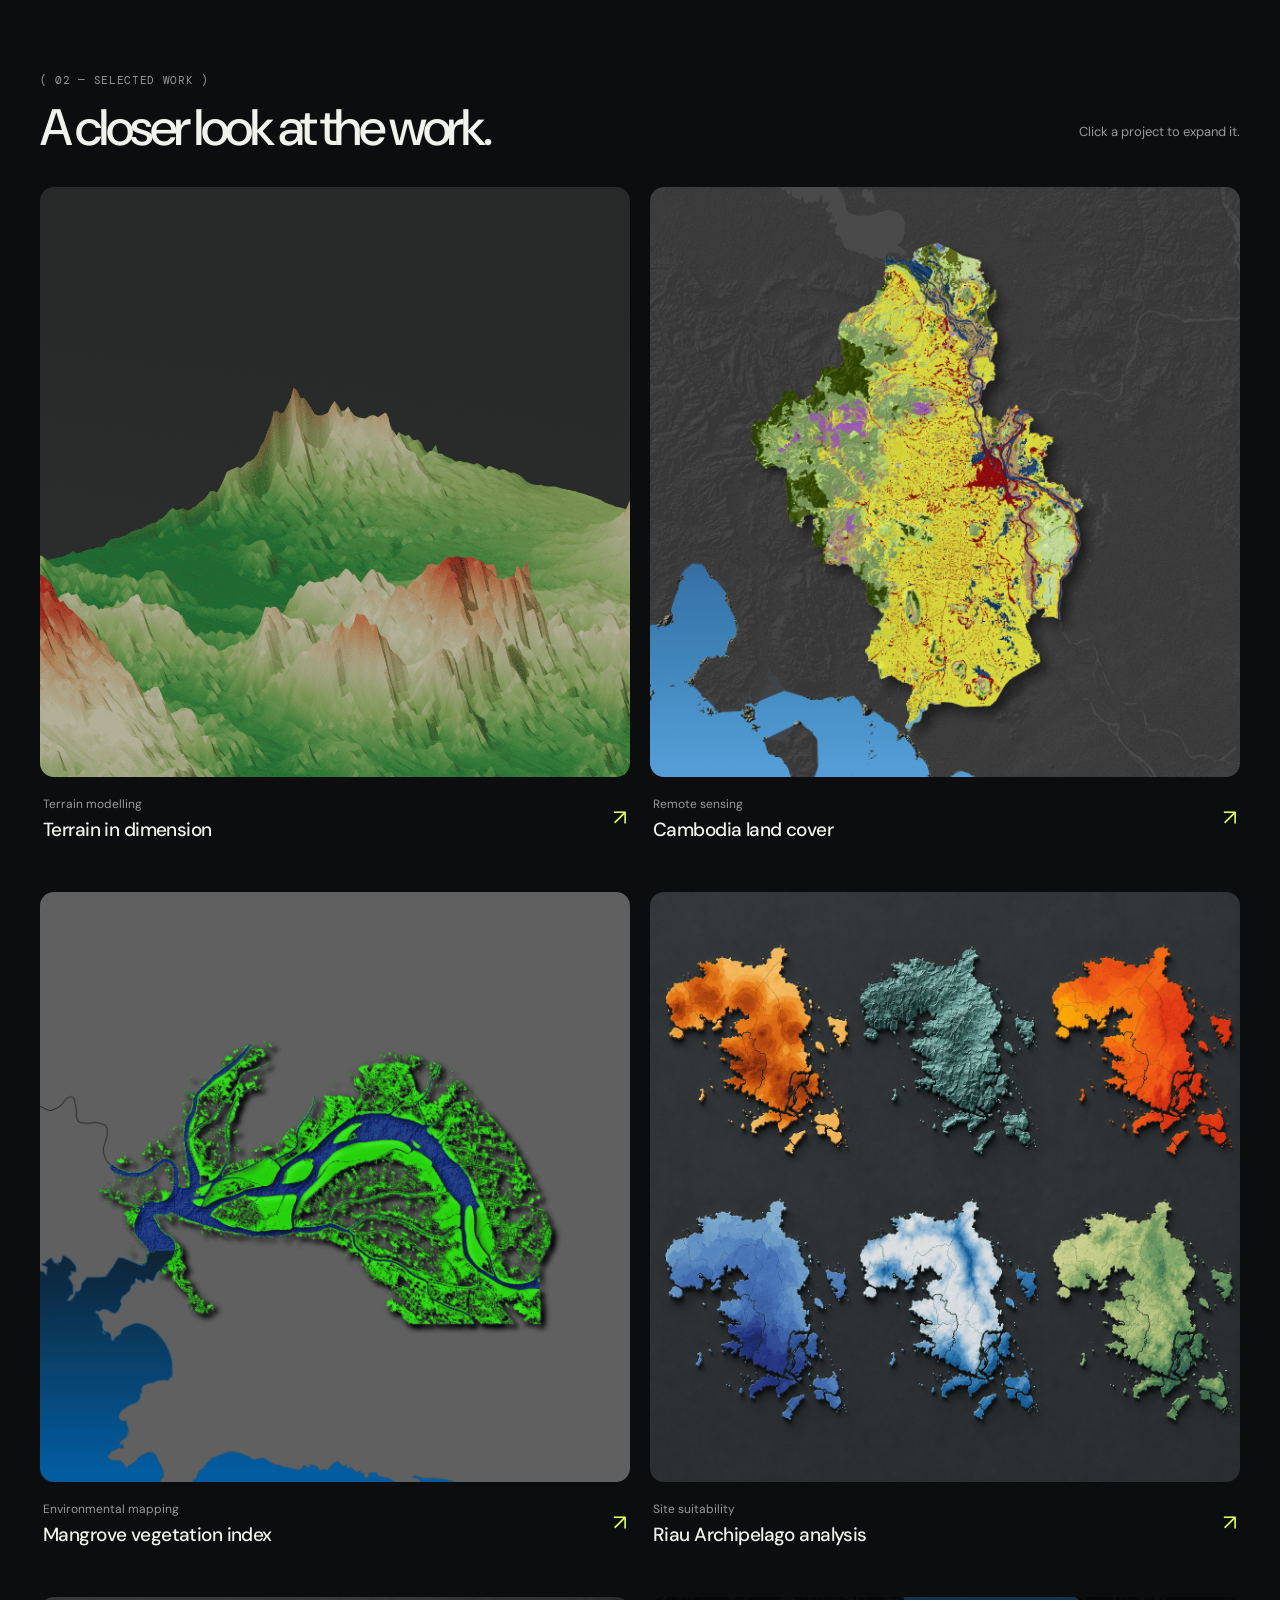
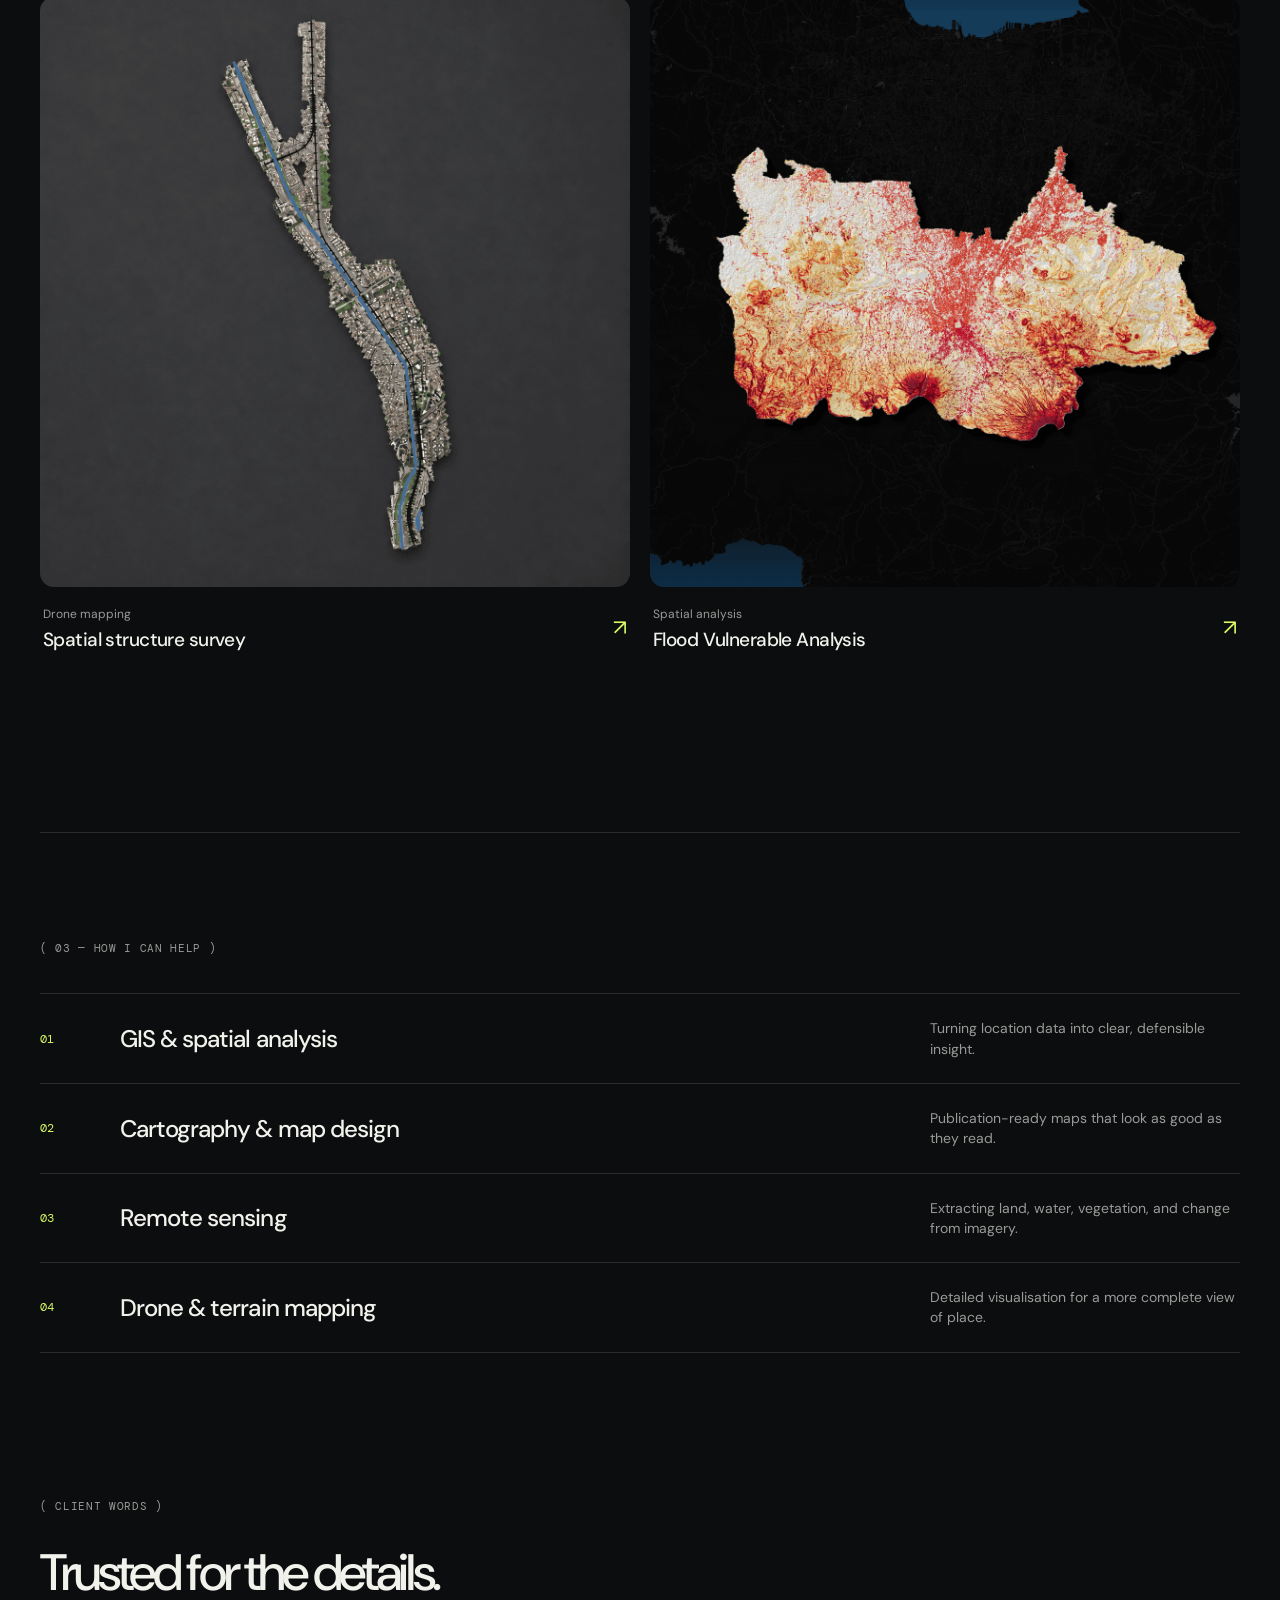
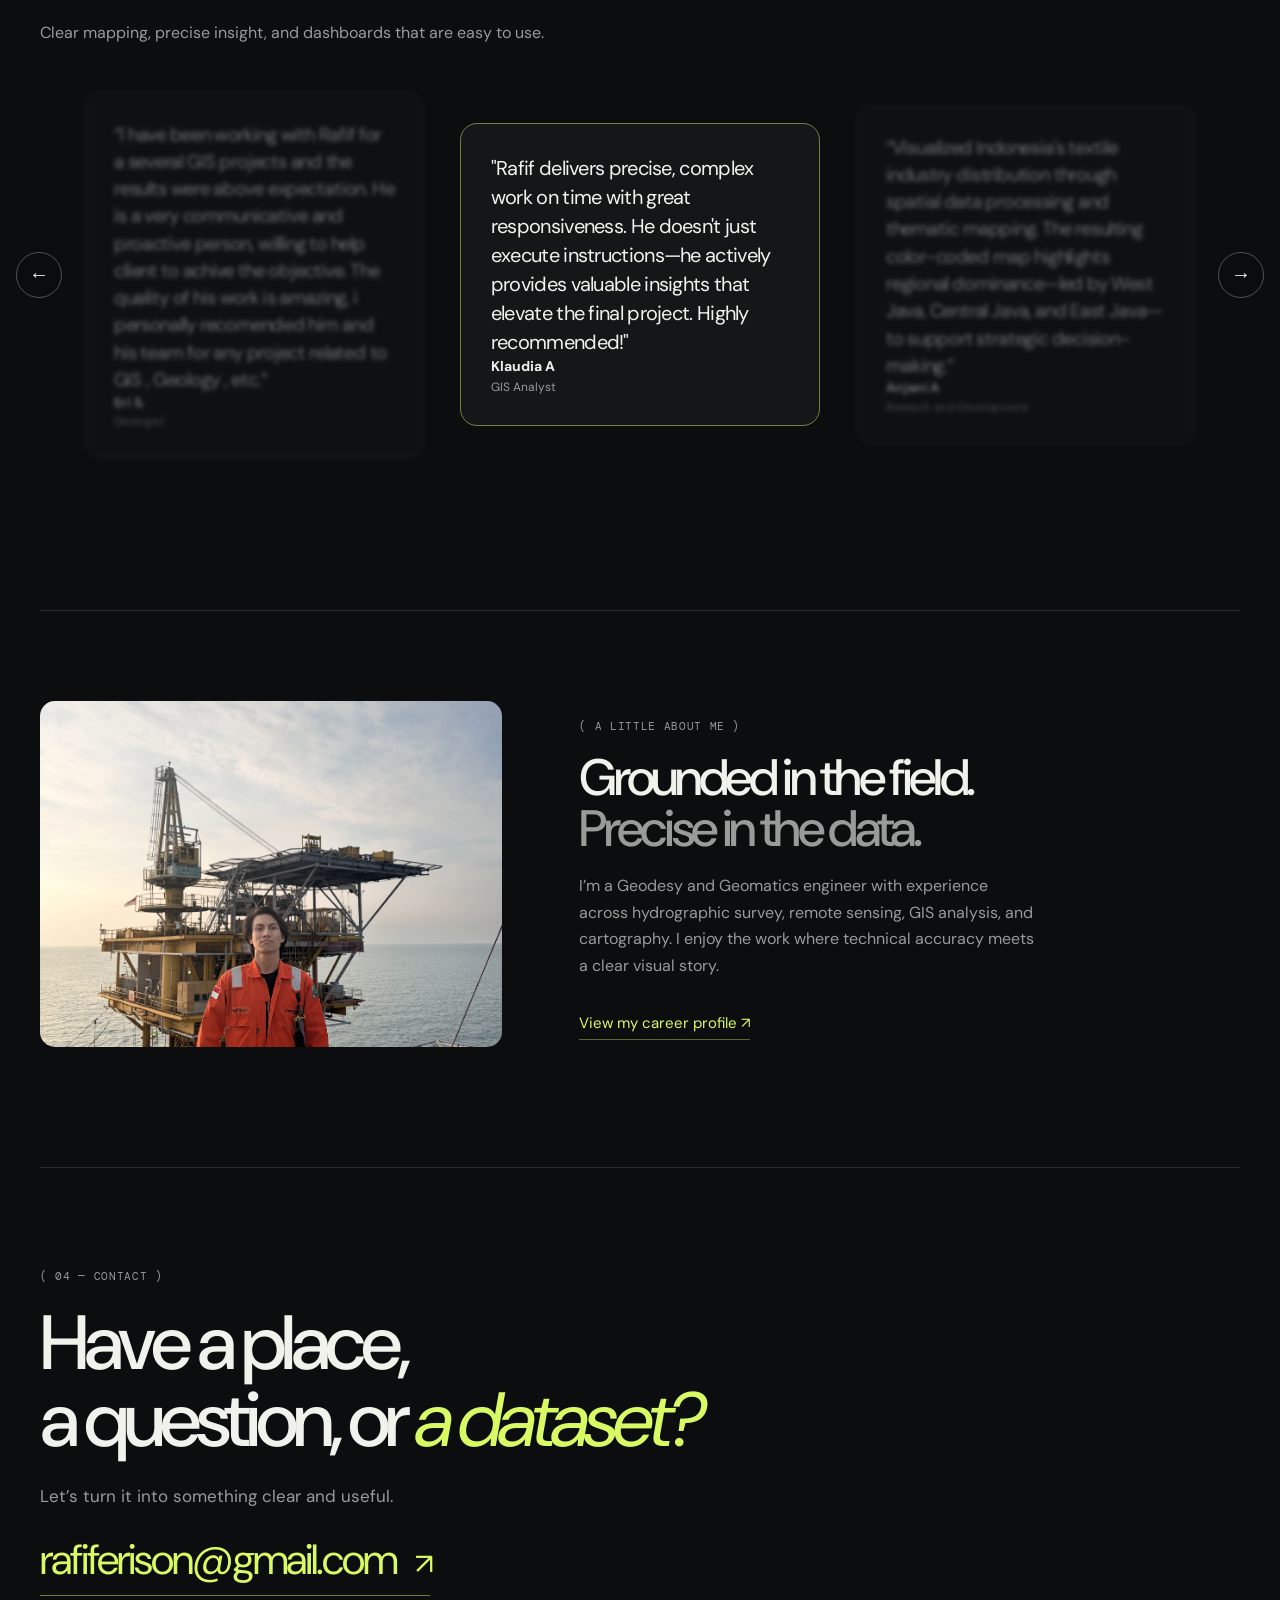
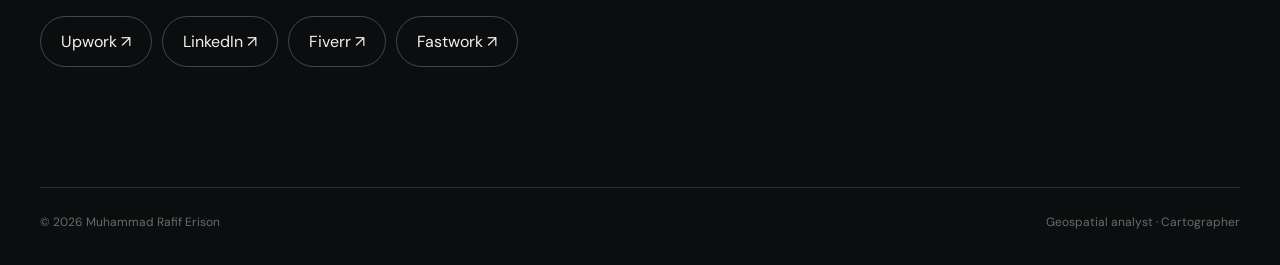
==== commit cd3f5895: "Update testimonials with new client quotes and names" ====
--- a/index.html
+++ b/index.html
@@ -98,16 +98,16 @@
           <!-- ADD A REVIEW: copy one complete <article class="testimonial-card"> block below.
                The slider automatically detects every card—no JavaScript or CSS changes needed. -->
           <article class="testimonial-card">
-            <p class="testimonial-quote">“The WebGIS dashboard makes it easy to explore our spatial data and monitor every layer without slowing the team down.”</p>
-            <footer class="testimonial-client"><strong>Client Name</strong><span>GIS Analyst · Organisation</span></footer>
+            <p class="testimonial-quote">"Rafif delivers precise, complex work on time with great responsiveness. He doesn't just execute instructions—he actively provides valuable insights that elevate the final project. Highly recommended!"</p>
+            <footer class="testimonial-client"><strong>Klaudia A</strong><span>GIS Analyst</span></footer>
           </article>
           <article class="testimonial-card">
-            <p class="testimonial-quote">“The map visualisation turns complex spatial analysis into clear information that helps us make decisions faster.”</p>
-            <footer class="testimonial-client"><strong>Client Name</strong><span>Project Manager · Organisation</span></footer>
+            <p class="testimonial-quote">“Visualized Indonesia's textile industry distribution through spatial data processing and thematic mapping. The resulting color-coded map highlights regional dominance—led by West Java, Central Java, and East Java—to support strategic decision-making.”</p>
+            <footer class="testimonial-client"><strong>Anjani A</strong><span>Reseach and Development</span></footer>
           </article>
           <article class="testimonial-card">
-            <p class="testimonial-quote">“Layer navigation is straightforward and the maps are accurate, even for colleagues who do not work with GIS every day.”</p>
-            <footer class="testimonial-client"><strong>Client Name</strong><span>Survey Coordinator · Organisation</span></footer>
+            <p class="testimonial-quote">“I have been working with Rafif for a several GIS projects and the results were above expectation. He is a very communicative and proactive person, willing to help client to achive the objective. The quality of his work is amazing, i personally recomended him and his team for any project related to GIS , Geology , etc.”</p>
+            <footer class="testimonial-client"><strong>Eri S.</strong><span>Geologist</span></footer>
           </article>
           <!-- Copy a card above and edit its quote, name, role, and organisation. -->
           </div>
